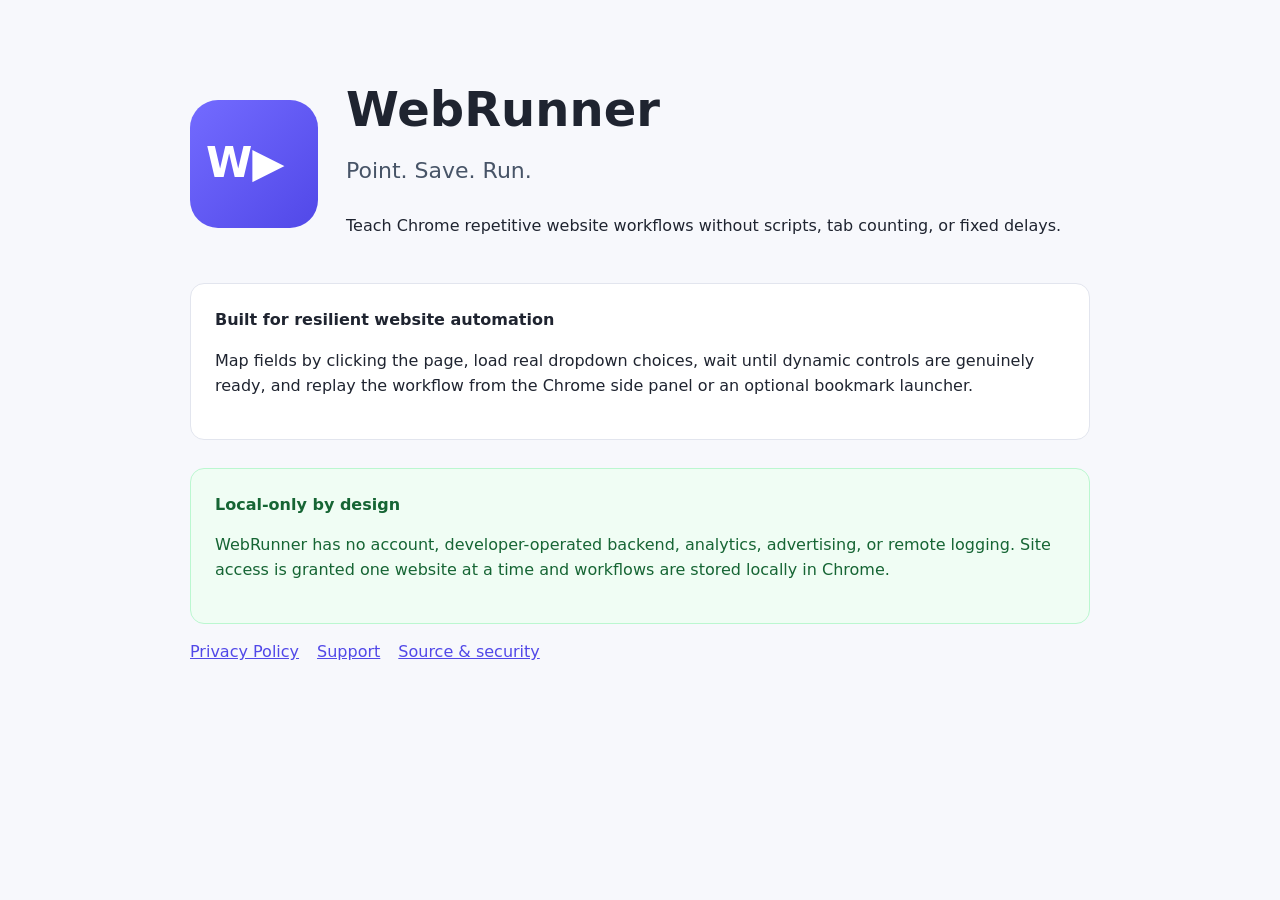
==== index.html @ b9aa72c6 "Add WebRunner public site" ====
<!doctype html><html lang="en"><head><meta charset="utf-8"><meta name="viewport" content="width=device-width,initial-scale=1"><title>WebRunner</title><style>body{margin:0;font:16px/1.55 system-ui;color:#1f2430;background:#f7f8fc}main{max-width:900px;margin:auto;padding:72px 24px}.hero{display:grid;grid-template-columns:128px 1fr;gap:28px;align-items:center}.icon{width:128px;height:128px;border-radius:28px;background:linear-gradient(135deg,#736bff,#5148e8);position:relative}.icon:before{content:'W▶';position:absolute;color:white;font-weight:800;font-size:42px;inset:30px 16px}h1{font-size:48px;margin:0}.tag{font-size:22px;color:#475467;margin:8px 0 26px}.card{background:white;border:1px solid #e2e5ee;border-radius:14px;padding:24px;margin-top:28px}.privacy{color:#166534;background:#f0fdf4;border:1px solid #bbf7d0}.links a{margin-right:18px;color:#5148e8}</style></head><body><main><div class="hero"><div class="icon"></div><div><h1>WebRunner</h1><div class="tag">Point. Save. Run.</div><p>Teach Chrome repetitive website workflows without scripts, tab counting, or fixed delays.</p></div></div><div class="card"><b>Built for resilient website automation</b><p>Map fields by clicking the page, load real dropdown choices, wait until dynamic controls are genuinely ready, and replay the workflow from the Chrome side panel or an optional bookmark launcher.</p></div><div class="card privacy"><b>Local-only by design</b><p>WebRunner has no account, developer-operated backend, analytics, advertising, or remote logging. Site access is granted one website at a time and workflows are stored locally in Chrome.</p></div><p class="links"><a href="privacy.html">Privacy Policy</a><a href="support.html">Support</a><a href="https://github.com/ryanpetey/WebRunner">Source &amp; security</a></p></main></body></html>
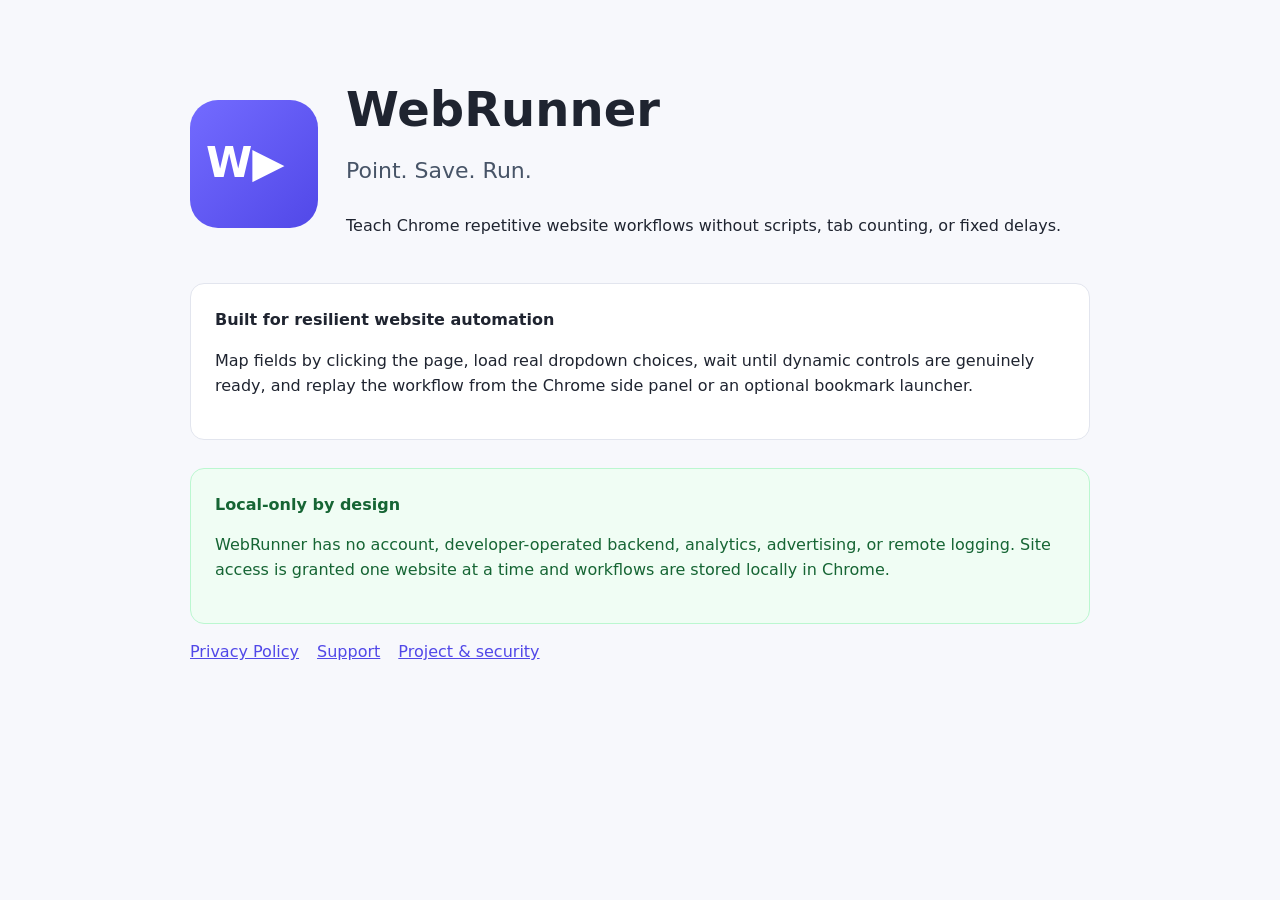
==== commit 07e54f12: "Clarify project and security link" ====
--- a/index.html
+++ b/index.html
@@ -1 +1 @@
-<!doctype html><html lang="en"><head><meta charset="utf-8"><meta name="viewport" content="width=device-width,initial-scale=1"><title>WebRunner</title><style>body{margin:0;font:16px/1.55 system-ui;color:#1f2430;background:#f7f8fc}main{max-width:900px;margin:auto;padding:72px 24px}.hero{display:grid;grid-template-columns:128px 1fr;gap:28px;align-items:center}.icon{width:128px;height:128px;border-radius:28px;background:linear-gradient(135deg,#736bff,#5148e8);position:relative}.icon:before{content:'W▶';position:absolute;color:white;font-weight:800;font-size:42px;inset:30px 16px}h1{font-size:48px;margin:0}.tag{font-size:22px;color:#475467;margin:8px 0 26px}.card{background:white;border:1px solid #e2e5ee;border-radius:14px;padding:24px;margin-top:28px}.privacy{color:#166534;background:#f0fdf4;border:1px solid #bbf7d0}.links a{margin-right:18px;color:#5148e8}</style></head><body><main><div class="hero"><div class="icon"></div><div><h1>WebRunner</h1><div class="tag">Point. Save. Run.</div><p>Teach Chrome repetitive website workflows without scripts, tab counting, or fixed delays.</p></div></div><div class="card"><b>Built for resilient website automation</b><p>Map fields by clicking the page, load real dropdown choices, wait until dynamic controls are genuinely ready, and replay the workflow from the Chrome side panel or an optional bookmark launcher.</p></div><div class="card privacy"><b>Local-only by design</b><p>WebRunner has no account, developer-operated backend, analytics, advertising, or remote logging. Site access is granted one website at a time and workflows are stored locally in Chrome.</p></div><p class="links"><a href="privacy.html">Privacy Policy</a><a href="support.html">Support</a><a href="https://github.com/ryanpetey/WebRunner">Source &amp; security</a></p></main></body></html>+<!doctype html><html lang="en"><head><meta charset="utf-8"><meta name="viewport" content="width=device-width,initial-scale=1"><title>WebRunner</title><style>body{margin:0;font:16px/1.55 system-ui;color:#1f2430;background:#f7f8fc}main{max-width:900px;margin:auto;padding:72px 24px}.hero{display:grid;grid-template-columns:128px 1fr;gap:28px;align-items:center}.icon{width:128px;height:128px;border-radius:28px;background:linear-gradient(135deg,#736bff,#5148e8);position:relative}.icon:before{content:'W▶';position:absolute;color:white;font-weight:800;font-size:42px;inset:30px 16px}h1{font-size:48px;margin:0}.tag{font-size:22px;color:#475467;margin:8px 0 26px}.card{background:white;border:1px solid #e2e5ee;border-radius:14px;padding:24px;margin-top:28px}.privacy{color:#166534;background:#f0fdf4;border:1px solid #bbf7d0}.links a{margin-right:18px;color:#5148e8}</style></head><body><main><div class="hero"><div class="icon"></div><div><h1>WebRunner</h1><div class="tag">Point. Save. Run.</div><p>Teach Chrome repetitive website workflows without scripts, tab counting, or fixed delays.</p></div></div><div class="card"><b>Built for resilient website automation</b><p>Map fields by clicking the page, load real dropdown choices, wait until dynamic controls are genuinely ready, and replay the workflow from the Chrome side panel or an optional bookmark launcher.</p></div><div class="card privacy"><b>Local-only by design</b><p>WebRunner has no account, developer-operated backend, analytics, advertising, or remote logging. Site access is granted one website at a time and workflows are stored locally in Chrome.</p></div><p class="links"><a href="privacy.html">Privacy Policy</a><a href="support.html">Support</a><a href="https://github.com/ryanpetey/WebRunner">Project &amp; security</a></p></main></body></html>
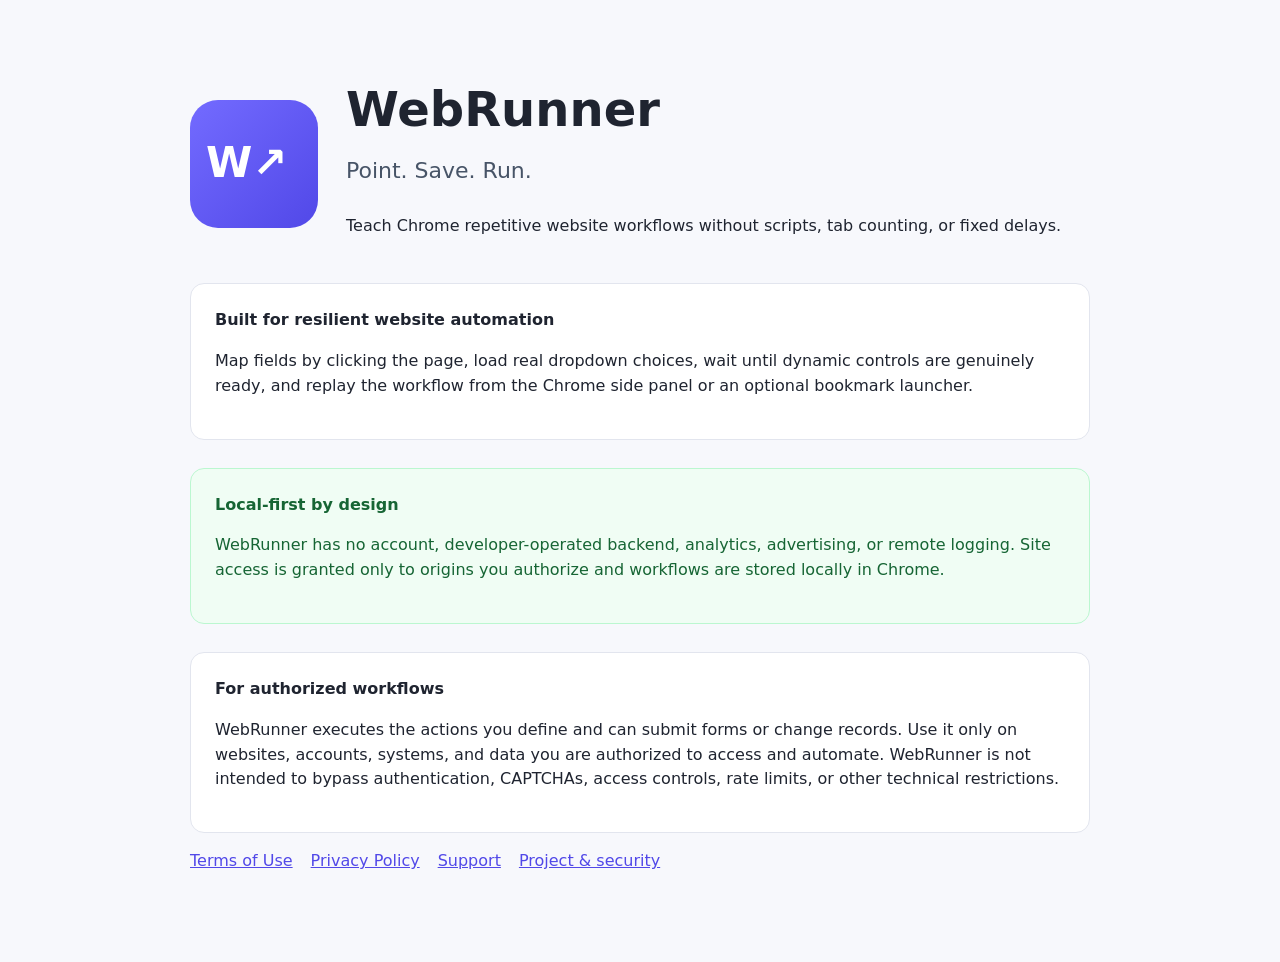
==== commit 164a4958: "Add Terms and authorized-use language to product site" ====
--- a/index.html
+++ b/index.html
@@ -1 +1 @@
-<!doctype html><html lang="en"><head><meta charset="utf-8"><meta name="viewport" content="width=device-width,initial-scale=1"><title>WebRunner</title><style>body{margin:0;font:16px/1.55 system-ui;color:#1f2430;background:#f7f8fc}main{max-width:900px;margin:auto;padding:72px 24px}.hero{display:grid;grid-template-columns:128px 1fr;gap:28px;align-items:center}.icon{width:128px;height:128px;border-radius:28px;background:linear-gradient(135deg,#736bff,#5148e8);position:relative}.icon:before{content:'W▶';position:absolute;color:white;font-weight:800;font-size:42px;inset:30px 16px}h1{font-size:48px;margin:0}.tag{font-size:22px;color:#475467;margin:8px 0 26px}.card{background:white;border:1px solid #e2e5ee;border-radius:14px;padding:24px;margin-top:28px}.privacy{color:#166534;background:#f0fdf4;border:1px solid #bbf7d0}.links a{margin-right:18px;color:#5148e8}</style></head><body><main><div class="hero"><div class="icon"></div><div><h1>WebRunner</h1><div class="tag">Point. Save. Run.</div><p>Teach Chrome repetitive website workflows without scripts, tab counting, or fixed delays.</p></div></div><div class="card"><b>Built for resilient website automation</b><p>Map fields by clicking the page, load real dropdown choices, wait until dynamic controls are genuinely ready, and replay the workflow from the Chrome side panel or an optional bookmark launcher.</p></div><div class="card privacy"><b>Local-only by design</b><p>WebRunner has no account, developer-operated backend, analytics, advertising, or remote logging. Site access is granted one website at a time and workflows are stored locally in Chrome.</p></div><p class="links"><a href="privacy.html">Privacy Policy</a><a href="support.html">Support</a><a href="https://github.com/ryanpetey/WebRunner">Project &amp; security</a></p></main></body></html>+<!doctype html><html lang="en"><head><meta charset="utf-8"><meta name="viewport" content="width=device-width,initial-scale=1"><title>WebRunner</title><style>body{margin:0;font:16px/1.55 system-ui;color:#1f2430;background:#f7f8fc}main{max-width:900px;margin:auto;padding:72px 24px}.hero{display:grid;grid-template-columns:128px 1fr;gap:28px;align-items:center}.icon{width:128px;height:128px;border-radius:28px;background:linear-gradient(135deg,#736bff,#5148e8);position:relative}.icon:before{content:'W↗';position:absolute;color:white;font-weight:800;font-size:42px;inset:30px 16px}h1{font-size:48px;margin:0}.tag{font-size:22px;color:#475467;margin:8px 0 26px}.card{background:white;border:1px solid #e2e5ee;border-radius:14px;padding:24px;margin-top:28px}.privacy{color:#166534;background:#f0fdf4;border:1px solid #bbf7d0}.links a{margin-right:18px;color:#5148e8}</style></head><body><main><div class="hero"><div class="icon"></div><div><h1>WebRunner</h1><div class="tag">Point. Save. Run.</div><p>Teach Chrome repetitive website workflows without scripts, tab counting, or fixed delays.</p></div></div><div class="card"><b>Built for resilient website automation</b><p>Map fields by clicking the page, load real dropdown choices, wait until dynamic controls are genuinely ready, and replay the workflow from the Chrome side panel or an optional bookmark launcher.</p></div><div class="card privacy"><b>Local-first by design</b><p>WebRunner has no account, developer-operated backend, analytics, advertising, or remote logging. Site access is granted only to origins you authorize and workflows are stored locally in Chrome.</p></div><div class="card"><b>For authorized workflows</b><p>WebRunner executes the actions you define and can submit forms or change records. Use it only on websites, accounts, systems, and data you are authorized to access and automate. WebRunner is not intended to bypass authentication, CAPTCHAs, access controls, rate limits, or other technical restrictions.</p></div><p class="links"><a href="terms.html">Terms of Use</a><a href="privacy.html">Privacy Policy</a><a href="support.html">Support</a><a href="https://github.com/ryanpetey/WebRunner">Project &amp; security</a></p></main></body></html>
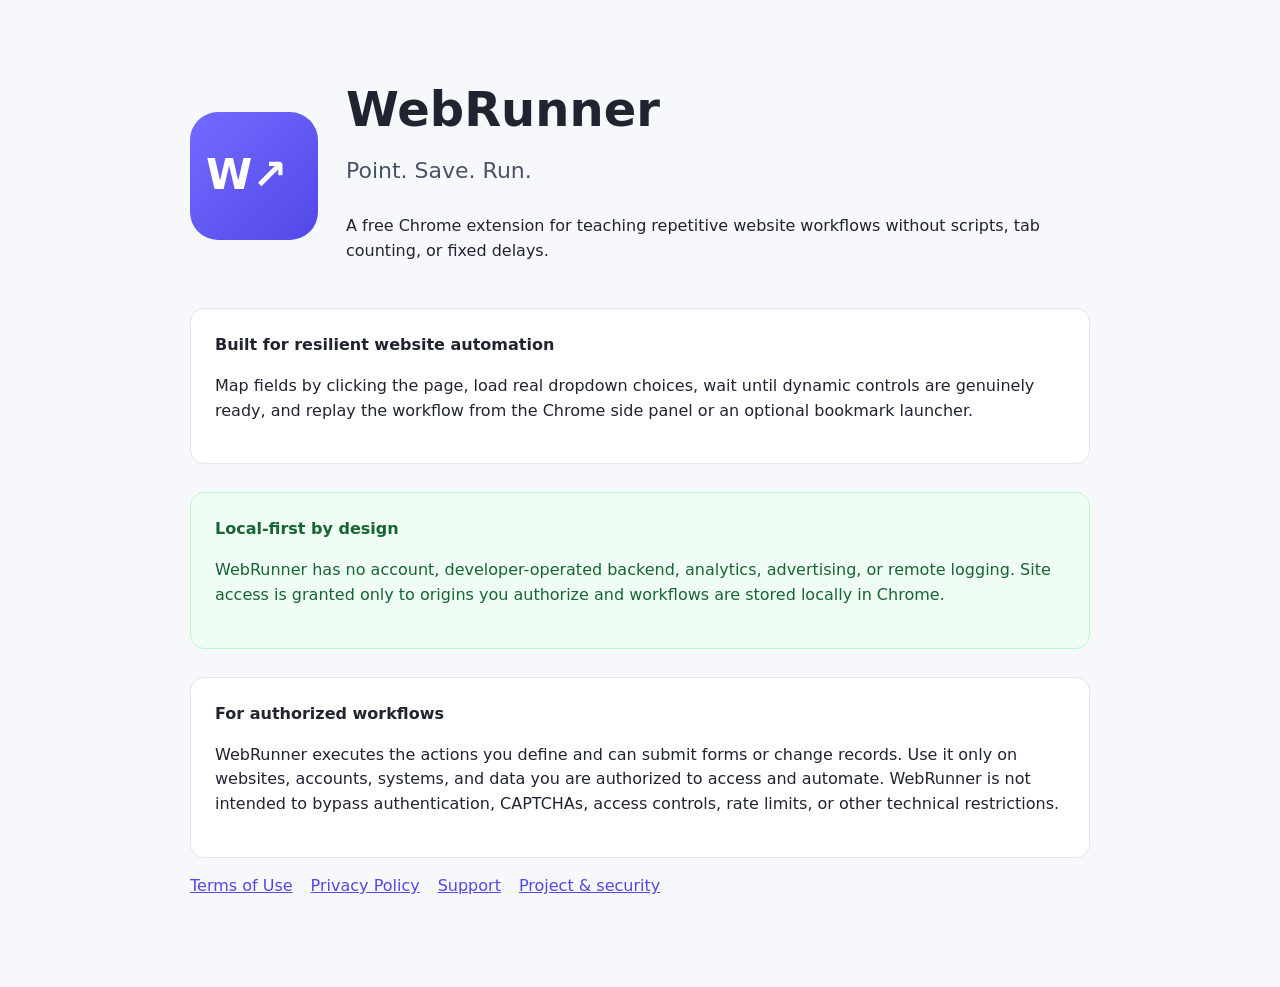
==== commit 376dd880: "Mark WebRunner 1.0 as free" ====
--- a/index.html
+++ b/index.html
@@ -1 +1 @@
-<!doctype html><html lang="en"><head><meta charset="utf-8"><meta name="viewport" content="width=device-width,initial-scale=1"><title>WebRunner</title><style>body{margin:0;font:16px/1.55 system-ui;color:#1f2430;background:#f7f8fc}main{max-width:900px;margin:auto;padding:72px 24px}.hero{display:grid;grid-template-columns:128px 1fr;gap:28px;align-items:center}.icon{width:128px;height:128px;border-radius:28px;background:linear-gradient(135deg,#736bff,#5148e8);position:relative}.icon:before{content:'W↗';position:absolute;color:white;font-weight:800;font-size:42px;inset:30px 16px}h1{font-size:48px;margin:0}.tag{font-size:22px;color:#475467;margin:8px 0 26px}.card{background:white;border:1px solid #e2e5ee;border-radius:14px;padding:24px;margin-top:28px}.privacy{color:#166534;background:#f0fdf4;border:1px solid #bbf7d0}.links a{margin-right:18px;color:#5148e8}</style></head><body><main><div class="hero"><div class="icon"></div><div><h1>WebRunner</h1><div class="tag">Point. Save. Run.</div><p>Teach Chrome repetitive website workflows without scripts, tab counting, or fixed delays.</p></div></div><div class="card"><b>Built for resilient website automation</b><p>Map fields by clicking the page, load real dropdown choices, wait until dynamic controls are genuinely ready, and replay the workflow from the Chrome side panel or an optional bookmark launcher.</p></div><div class="card privacy"><b>Local-first by design</b><p>WebRunner has no account, developer-operated backend, analytics, advertising, or remote logging. Site access is granted only to origins you authorize and workflows are stored locally in Chrome.</p></div><div class="card"><b>For authorized workflows</b><p>WebRunner executes the actions you define and can submit forms or change records. Use it only on websites, accounts, systems, and data you are authorized to access and automate. WebRunner is not intended to bypass authentication, CAPTCHAs, access controls, rate limits, or other technical restrictions.</p></div><p class="links"><a href="terms.html">Terms of Use</a><a href="privacy.html">Privacy Policy</a><a href="support.html">Support</a><a href="https://github.com/ryanpetey/WebRunner">Project &amp; security</a></p></main></body></html>+<!doctype html><html lang="en"><head><meta charset="utf-8"><meta name="viewport" content="width=device-width,initial-scale=1"><title>WebRunner</title><style>body{margin:0;font:16px/1.55 system-ui;color:#1f2430;background:#f7f8fc}main{max-width:900px;margin:auto;padding:72px 24px}.hero{display:grid;grid-template-columns:128px 1fr;gap:28px;align-items:center}.icon{width:128px;height:128px;border-radius:28px;background:linear-gradient(135deg,#736bff,#5148e8);position:relative}.icon:before{content:'W↗';position:absolute;color:white;font-weight:800;font-size:42px;inset:30px 16px}h1{font-size:48px;margin:0}.tag{font-size:22px;color:#475467;margin:8px 0 26px}.card{background:white;border:1px solid #e2e5ee;border-radius:14px;padding:24px;margin-top:28px}.privacy{color:#166534;background:#f0fdf4;border:1px solid #bbf7d0}.links a{margin-right:18px;color:#5148e8}</style></head><body><main><div class="hero"><div class="icon"></div><div><h1>WebRunner</h1><div class="tag">Point. Save. Run.</div><p>A free Chrome extension for teaching repetitive website workflows without scripts, tab counting, or fixed delays.</p></div></div><div class="card"><b>Built for resilient website automation</b><p>Map fields by clicking the page, load real dropdown choices, wait until dynamic controls are genuinely ready, and replay the workflow from the Chrome side panel or an optional bookmark launcher.</p></div><div class="card privacy"><b>Local-first by design</b><p>WebRunner has no account, developer-operated backend, analytics, advertising, or remote logging. Site access is granted only to origins you authorize and workflows are stored locally in Chrome.</p></div><div class="card"><b>For authorized workflows</b><p>WebRunner executes the actions you define and can submit forms or change records. Use it only on websites, accounts, systems, and data you are authorized to access and automate. WebRunner is not intended to bypass authentication, CAPTCHAs, access controls, rate limits, or other technical restrictions.</p></div><p class="links"><a href="terms.html">Terms of Use</a><a href="privacy.html">Privacy Policy</a><a href="support.html">Support</a><a href="https://github.com/ryanpetey/WebRunner">Project &amp; security</a></p></main></body></html>
